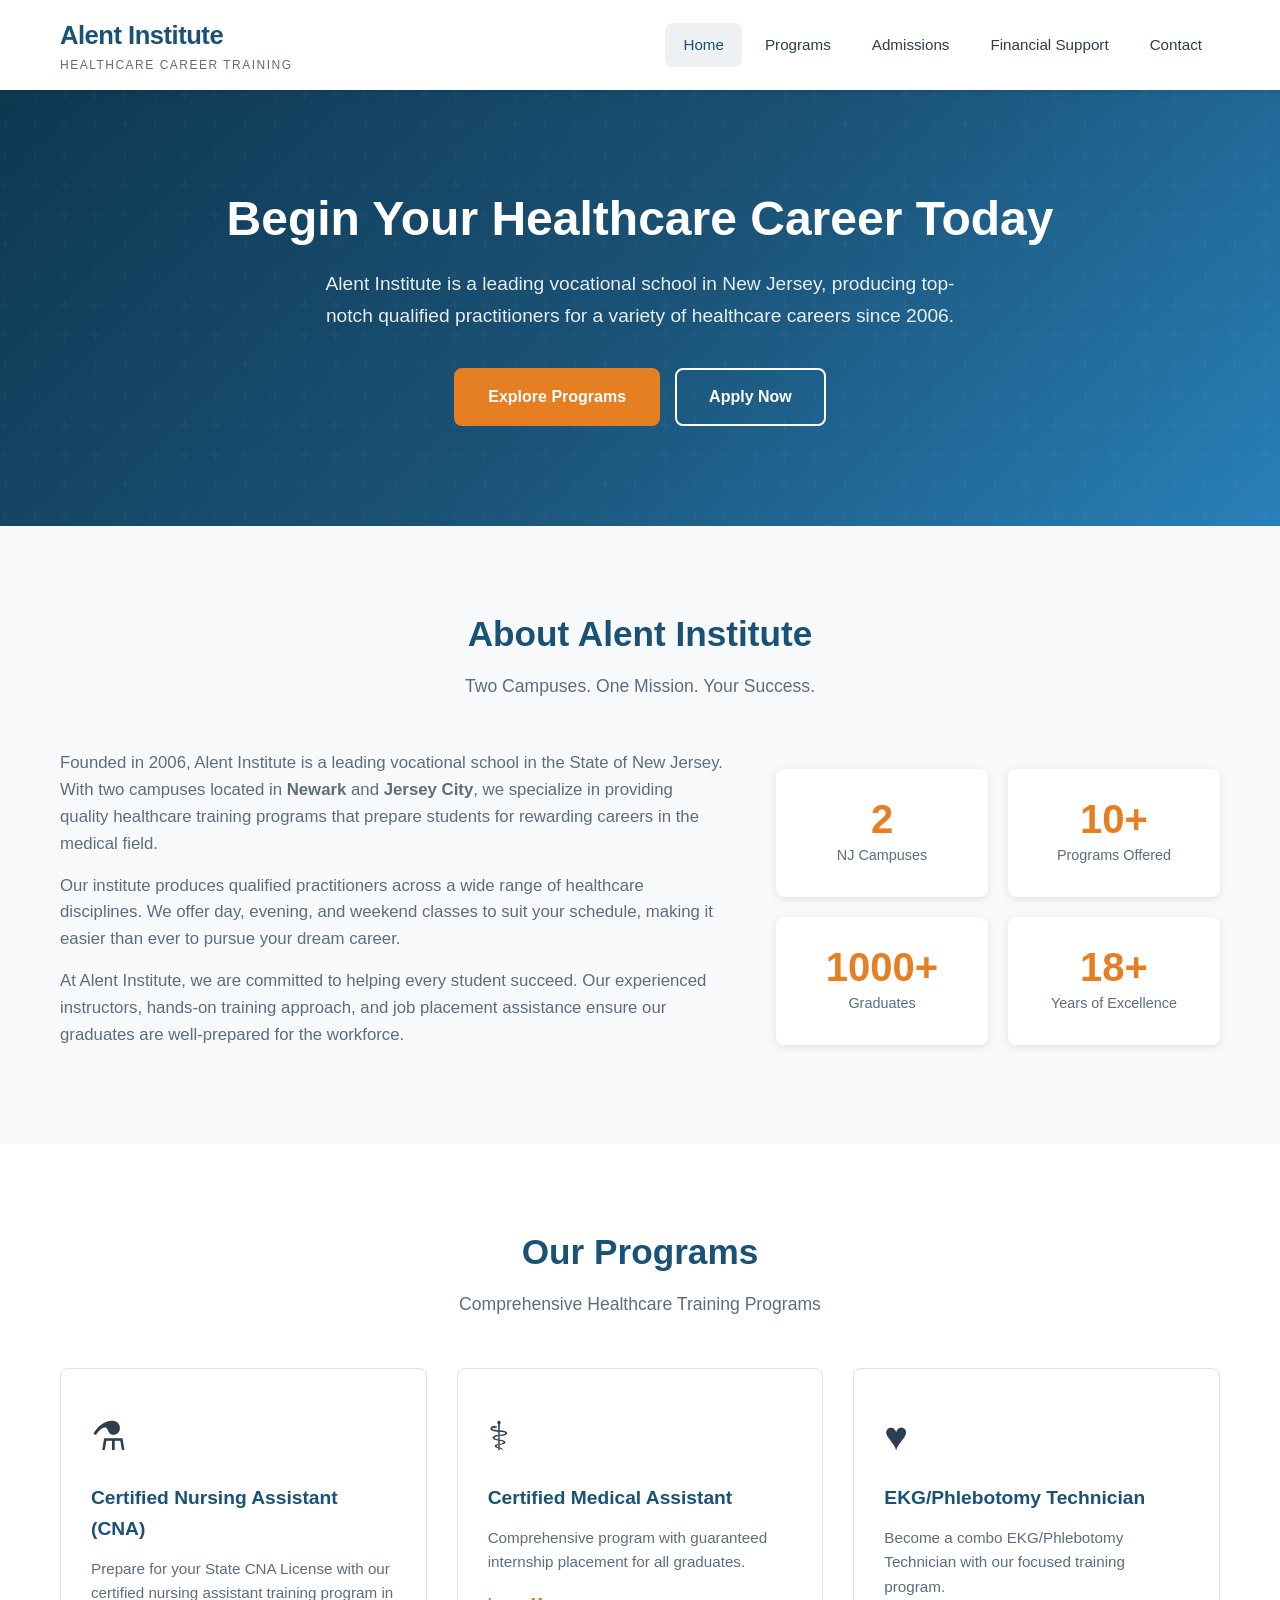
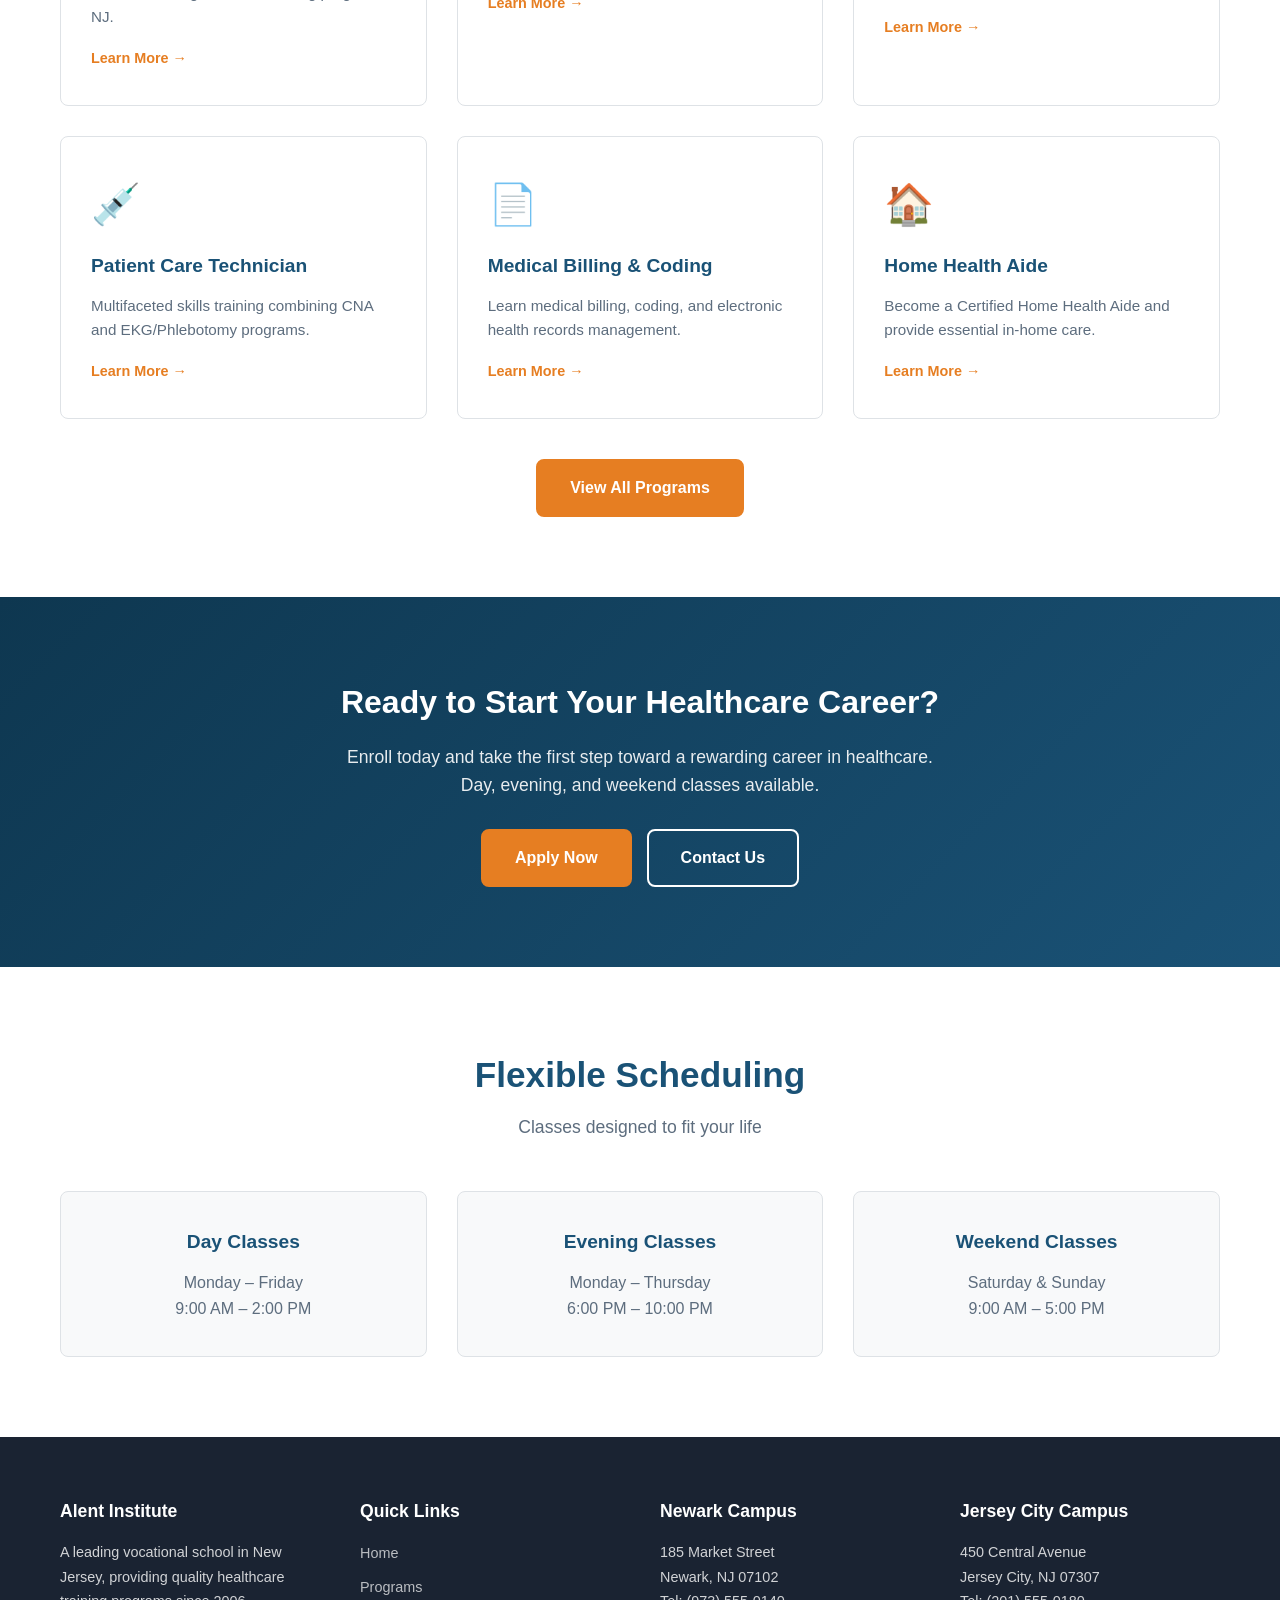
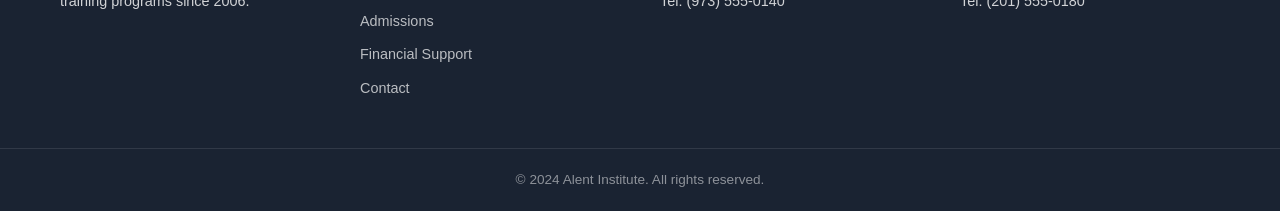
==== index.html @ 5f3da0de "Create Alent Institute healthcare training website Build a complete multi-page static website for Al" ====
<!DOCTYPE html>
<html lang="en">
<head>
    <meta charset="UTF-8">
    <meta name="viewport" content="width=device-width, initial-scale=1.0">
    <title>Medical Training School | Alent Institute in New Jersey, USA</title>
    <meta name="description" content="Alent Institute offers certified healthcare training programs in New Jersey. CNA, Medical Assistant, EKG/Phlebotomy, and more. Two campuses in Newark and Jersey City.">
    <link rel="stylesheet" href="styles.css">
</head>
<body>
    <header class="site-header">
        <div class="container header-inner">
            <a href="index.html" class="logo">
                <span class="logo-main">Alent Institute</span>
                <span class="logo-tagline">Healthcare Career Training</span>
            </a>
            <button class="mobile-menu-toggle" aria-label="Toggle menu">&#9776;</button>
            <nav class="main-nav">
                <ul>
                    <li><a href="index.html" class="active">Home</a></li>
                    <li><a href="programs.html">Programs</a></li>
                    <li><a href="admissions.html">Admissions</a></li>
                    <li><a href="financial-aid.html">Financial Support</a></li>
                    <li><a href="contact.html">Contact</a></li>
                </ul>
            </nav>
        </div>
    </header>

    <section class="hero">
        <div class="hero-overlay"></div>
        <div class="container hero-content">
            <h1>Begin Your Healthcare Career Today</h1>
            <p>Alent Institute is a leading vocational school in New Jersey, producing top-notch qualified practitioners for a variety of healthcare careers since 2006.</p>
            <div class="hero-buttons">
                <a href="programs.html" class="btn btn-primary">Explore Programs</a>
                <a href="admissions.html" class="btn btn-secondary">Apply Now</a>
            </div>
        </div>
    </section>

    <section class="section about-section">
        <div class="container">
            <div class="section-header">
                <h2>About Alent Institute</h2>
                <p class="section-subtitle">Two Campuses. One Mission. Your Success.</p>
            </div>
            <div class="about-grid">
                <div class="about-text">
                    <p>Founded in 2006, Alent Institute is a leading vocational school in the State of New Jersey. With two campuses located in <strong>Newark</strong> and <strong>Jersey City</strong>, we specialize in providing quality healthcare training programs that prepare students for rewarding careers in the medical field.</p>
                    <p>Our institute produces qualified practitioners across a wide range of healthcare disciplines. We offer day, evening, and weekend classes to suit your schedule, making it easier than ever to pursue your dream career.</p>
                    <p>At Alent Institute, we are committed to helping every student succeed. Our experienced instructors, hands-on training approach, and job placement assistance ensure our graduates are well-prepared for the workforce.</p>
                </div>
                <div class="about-highlights">
                    <div class="highlight-card">
                        <div class="highlight-number">2</div>
                        <div class="highlight-label">NJ Campuses</div>
                    </div>
                    <div class="highlight-card">
                        <div class="highlight-number">10+</div>
                        <div class="highlight-label">Programs Offered</div>
                    </div>
                    <div class="highlight-card">
                        <div class="highlight-number">1000+</div>
                        <div class="highlight-label">Graduates</div>
                    </div>
                    <div class="highlight-card">
                        <div class="highlight-number">18+</div>
                        <div class="highlight-label">Years of Excellence</div>
                    </div>
                </div>
            </div>
        </div>
    </section>

    <section class="section programs-section">
        <div class="container">
            <div class="section-header">
                <h2>Our Programs</h2>
                <p class="section-subtitle">Comprehensive Healthcare Training Programs</p>
            </div>
            <div class="programs-grid">
                <div class="program-card">
                    <div class="program-icon">&#9879;</div>
                    <h3>Certified Nursing Assistant (CNA)</h3>
                    <p>Prepare for your State CNA License with our certified nursing assistant training program in NJ.</p>
                    <a href="programs.html#cna" class="card-link">Learn More &rarr;</a>
                </div>
                <div class="program-card">
                    <div class="program-icon">&#9877;</div>
                    <h3>Certified Medical Assistant</h3>
                    <p>Comprehensive program with guaranteed internship placement for all graduates.</p>
                    <a href="programs.html#medical-assistant" class="card-link">Learn More &rarr;</a>
                </div>
                <div class="program-card">
                    <div class="program-icon">&#9829;</div>
                    <h3>EKG/Phlebotomy Technician</h3>
                    <p>Become a combo EKG/Phlebotomy Technician with our focused training program.</p>
                    <a href="programs.html#ekg-phlebotomy" class="card-link">Learn More &rarr;</a>
                </div>
                <div class="program-card">
                    <div class="program-icon">&#128137;</div>
                    <h3>Patient Care Technician</h3>
                    <p>Multifaceted skills training combining CNA and EKG/Phlebotomy programs.</p>
                    <a href="programs.html#patient-care" class="card-link">Learn More &rarr;</a>
                </div>
                <div class="program-card">
                    <div class="program-icon">&#128196;</div>
                    <h3>Medical Billing &amp; Coding</h3>
                    <p>Learn medical billing, coding, and electronic health records management.</p>
                    <a href="programs.html#billing-coding" class="card-link">Learn More &rarr;</a>
                </div>
                <div class="program-card">
                    <div class="program-icon">&#127968;</div>
                    <h3>Home Health Aide</h3>
                    <p>Become a Certified Home Health Aide and provide essential in-home care.</p>
                    <a href="programs.html#home-health" class="card-link">Learn More &rarr;</a>
                </div>
            </div>
            <div class="programs-cta">
                <a href="programs.html" class="btn btn-primary">View All Programs</a>
            </div>
        </div>
    </section>

    <section class="section cta-section">
        <div class="container cta-content">
            <h2>Ready to Start Your Healthcare Career?</h2>
            <p>Enroll today and take the first step toward a rewarding career in healthcare. Day, evening, and weekend classes available.</p>
            <div class="hero-buttons">
                <a href="admissions.html" class="btn btn-primary">Apply Now</a>
                <a href="contact.html" class="btn btn-secondary">Contact Us</a>
            </div>
        </div>
    </section>

    <section class="section schedule-section">
        <div class="container">
            <div class="section-header">
                <h2>Flexible Scheduling</h2>
                <p class="section-subtitle">Classes designed to fit your life</p>
            </div>
            <div class="schedule-grid">
                <div class="schedule-card">
                    <h3>Day Classes</h3>
                    <p>Monday &ndash; Friday<br>9:00 AM &ndash; 2:00 PM</p>
                </div>
                <div class="schedule-card">
                    <h3>Evening Classes</h3>
                    <p>Monday &ndash; Thursday<br>6:00 PM &ndash; 10:00 PM</p>
                </div>
                <div class="schedule-card">
                    <h3>Weekend Classes</h3>
                    <p>Saturday &amp; Sunday<br>9:00 AM &ndash; 5:00 PM</p>
                </div>
            </div>
        </div>
    </section>

    <footer class="site-footer">
        <div class="container footer-inner">
            <div class="footer-col">
                <h4>Alent Institute</h4>
                <p>A leading vocational school in New Jersey, providing quality healthcare training programs since 2006.</p>
            </div>
            <div class="footer-col">
                <h4>Quick Links</h4>
                <ul>
                    <li><a href="index.html">Home</a></li>
                    <li><a href="programs.html">Programs</a></li>
                    <li><a href="admissions.html">Admissions</a></li>
                    <li><a href="financial-aid.html">Financial Support</a></li>
                    <li><a href="contact.html">Contact</a></li>
                </ul>
            </div>
            <div class="footer-col">
                <h4>Newark Campus</h4>
                <p>185 Market Street<br>Newark, NJ 07102<br>Tel: (973) 555-0140</p>
            </div>
            <div class="footer-col">
                <h4>Jersey City Campus</h4>
                <p>450 Central Avenue<br>Jersey City, NJ 07307<br>Tel: (201) 555-0180</p>
            </div>
        </div>
        <div class="footer-bottom">
            <div class="container">
                <p>&copy; 2024 Alent Institute. All rights reserved.</p>
            </div>
        </div>
    </footer>

    <script>
        document.querySelector('.mobile-menu-toggle').addEventListener('click', function() {
            document.querySelector('.main-nav').classList.toggle('open');
        });
    </script>
</body>
</html>
---- styles.css ----
/* === Reset & Base === */
*, *::before, *::after {
    margin: 0;
    padding: 0;
    box-sizing: border-box;
}

:root {
    --primary: #1a5276;
    --primary-dark: #0e3750;
    --primary-light: #2980b9;
    --accent: #e67e22;
    --accent-dark: #d35400;
    --text: #2c3e50;
    --text-light: #5d6d7e;
    --bg: #ffffff;
    --bg-light: #f8f9fa;
    --bg-dark: #1a2332;
    --border: #dee2e6;
    --white: #ffffff;
    --shadow: 0 2px 8px rgba(0,0,0,0.1);
    --shadow-lg: 0 8px 30px rgba(0,0,0,0.12);
    --radius: 8px;
    --transition: 0.3s ease;
}

html {
    scroll-behavior: smooth;
}

body {
    font-family: 'Segoe UI', Tahoma, Geneva, Verdana, sans-serif;
    color: var(--text);
    line-height: 1.6;
    background: var(--bg);
}

a {
    color: var(--primary-light);
    text-decoration: none;
    transition: color var(--transition);
}

a:hover {
    color: var(--accent);
}

img {
    max-width: 100%;
    height: auto;
}

.container {
    max-width: 1200px;
    margin: 0 auto;
    padding: 0 20px;
}

/* === Header === */
.site-header {
    background: var(--white);
    box-shadow: var(--shadow);
    position: sticky;
    top: 0;
    z-index: 1000;
}

.header-inner {
    display: flex;
    align-items: center;
    justify-content: space-between;
    padding: 15px 20px;
}

.logo {
    display: flex;
    flex-direction: column;
    text-decoration: none;
}

.logo-main {
    font-size: 1.6rem;
    font-weight: 700;
    color: var(--primary);
    letter-spacing: -0.5px;
}

.logo-tagline {
    font-size: 0.75rem;
    color: var(--text-light);
    text-transform: uppercase;
    letter-spacing: 1.5px;
}

.main-nav ul {
    display: flex;
    list-style: none;
    gap: 5px;
}

.main-nav a {
    display: block;
    padding: 10px 18px;
    color: var(--text);
    font-weight: 500;
    border-radius: var(--radius);
    transition: all var(--transition);
    font-size: 0.95rem;
}

.main-nav a:hover,
.main-nav a.active {
    color: var(--primary);
    background: rgba(26, 82, 118, 0.08);
}

.mobile-menu-toggle {
    display: none;
    background: none;
    border: none;
    font-size: 1.5rem;
    color: var(--primary);
    cursor: pointer;
    padding: 5px;
}

/* === Hero === */
.hero {
    position: relative;
    background: linear-gradient(135deg, var(--primary-dark) 0%, var(--primary) 50%, var(--primary-light) 100%);
    color: var(--white);
    padding: 100px 0;
    text-align: center;
    overflow: hidden;
}

.hero::before {
    content: '';
    position: absolute;
    top: 0;
    left: 0;
    right: 0;
    bottom: 0;
    background: url("data:image/svg+xml,%3Csvg width='60' height='60' viewBox='0 0 60 60' xmlns='http://www.w3.org/2000/svg'%3E%3Cg fill='none' fill-rule='evenodd'%3E%3Cg fill='%23ffffff' fill-opacity='0.05'%3E%3Cpath d='M36 34v-4h-2v4h-4v2h4v4h2v-4h4v-2h-4zm0-30V0h-2v4h-4v2h4v4h2V6h4V4h-4zM6 34v-4H4v4H0v2h4v4h2v-4h4v-2H6zM6 4V0H4v4H0v2h4v4h2V6h4V4H6z'/%3E%3C/g%3E%3C/g%3E%3C/svg%3E");
    opacity: 0.5;
}

.hero-content {
    position: relative;
    z-index: 1;
}

.hero h1 {
    font-size: 3rem;
    font-weight: 700;
    margin-bottom: 20px;
    line-height: 1.2;
}

.hero p {
    font-size: 1.2rem;
    max-width: 650px;
    margin: 0 auto 35px;
    opacity: 0.9;
    line-height: 1.7;
}

.hero-buttons {
    display: flex;
    gap: 15px;
    justify-content: center;
    flex-wrap: wrap;
}

/* === Buttons === */
.btn {
    display: inline-block;
    padding: 14px 32px;
    border-radius: var(--radius);
    font-weight: 600;
    font-size: 1rem;
    text-decoration: none;
    transition: all var(--transition);
    cursor: pointer;
    border: 2px solid transparent;
}

.btn-primary {
    background: var(--accent);
    color: var(--white);
    border-color: var(--accent);
}

.btn-primary:hover {
    background: var(--accent-dark);
    border-color: var(--accent-dark);
    color: var(--white);
    transform: translateY(-2px);
    box-shadow: 0 4px 15px rgba(230, 126, 34, 0.4);
}

.btn-secondary {
    background: transparent;
    color: var(--white);
    border-color: var(--white);
}

.btn-secondary:hover {
    background: var(--white);
    color: var(--primary);
    transform: translateY(-2px);
}

/* === Sections === */
.section {
    padding: 80px 0;
}

.section-header {
    text-align: center;
    margin-bottom: 50px;
}

.section-header h2 {
    font-size: 2.2rem;
    color: var(--primary);
    margin-bottom: 10px;
}

.section-subtitle {
    font-size: 1.1rem;
    color: var(--text-light);
}

/* === About Section === */
.about-section {
    background: var(--bg-light);
}

.about-grid {
    display: grid;
    grid-template-columns: 1.5fr 1fr;
    gap: 50px;
    align-items: center;
}

.about-text p {
    margin-bottom: 15px;
    color: var(--text-light);
    font-size: 1.05rem;
}

.about-highlights {
    display: grid;
    grid-template-columns: 1fr 1fr;
    gap: 20px;
}

.highlight-card {
    background: var(--white);
    padding: 30px 20px;
    border-radius: var(--radius);
    text-align: center;
    box-shadow: var(--shadow);
    transition: transform var(--transition);
}

.highlight-card:hover {
    transform: translateY(-4px);
}

.highlight-number {
    font-size: 2.5rem;
    font-weight: 700;
    color: var(--accent);
    line-height: 1;
    margin-bottom: 5px;
}

.highlight-label {
    font-size: 0.9rem;
    color: var(--text-light);
    font-weight: 500;
}

/* === Programs Grid === */
.programs-grid {
    display: grid;
    grid-template-columns: repeat(3, 1fr);
    gap: 30px;
}

.program-card {
    background: var(--white);
    border: 1px solid var(--border);
    border-radius: var(--radius);
    padding: 35px 30px;
    transition: all var(--transition);
}

.program-card:hover {
    box-shadow: var(--shadow-lg);
    transform: translateY(-4px);
    border-color: var(--primary-light);
}

.program-icon {
    font-size: 2.5rem;
    margin-bottom: 15px;
}

.program-card h3 {
    font-size: 1.2rem;
    color: var(--primary);
    margin-bottom: 12px;
}

.program-card p {
    color: var(--text-light);
    font-size: 0.95rem;
    margin-bottom: 15px;
}

.card-link {
    font-weight: 600;
    font-size: 0.9rem;
    color: var(--accent);
}

.card-link:hover {
    color: var(--accent-dark);
}

.programs-cta {
    text-align: center;
    margin-top: 40px;
}

/* === CTA Section === */
.cta-section {
    background: linear-gradient(135deg, var(--primary-dark), var(--primary));
    color: var(--white);
    text-align: center;
}

.cta-content h2 {
    font-size: 2rem;
    margin-bottom: 15px;
    color: var(--white);
}

.cta-content p {
    font-size: 1.1rem;
    opacity: 0.9;
    margin-bottom: 30px;
    max-width: 600px;
    margin-left: auto;
    margin-right: auto;
}

/* === Schedule Section === */
.schedule-grid {
    display: grid;
    grid-template-columns: repeat(3, 1fr);
    gap: 30px;
}

.schedule-card {
    background: var(--bg-light);
    border-radius: var(--radius);
    padding: 35px 30px;
    text-align: center;
    border: 1px solid var(--border);
}

.schedule-card h3 {
    font-size: 1.2rem;
    color: var(--primary);
    margin-bottom: 12px;
}

.schedule-card p {
    color: var(--text-light);
    font-size: 1rem;
}

/* === Footer === */
.site-footer {
    background: var(--bg-dark);
    color: rgba(255,255,255,0.8);
    padding: 60px 0 0;
}

.footer-inner {
    display: grid;
    grid-template-columns: repeat(4, 1fr);
    gap: 40px;
}

.footer-col h4 {
    color: var(--white);
    font-size: 1.1rem;
    margin-bottom: 15px;
}

.footer-col p {
    font-size: 0.9rem;
    line-height: 1.7;
}

.footer-col ul {
    list-style: none;
}

.footer-col ul li {
    margin-bottom: 8px;
}

.footer-col ul a {
    color: rgba(255,255,255,0.7);
    font-size: 0.9rem;
    transition: color var(--transition);
}

.footer-col ul a:hover {
    color: var(--accent);
}

.footer-bottom {
    margin-top: 40px;
    padding: 20px 0;
    border-top: 1px solid rgba(255,255,255,0.1);
    text-align: center;
}

.footer-bottom p {
    font-size: 0.85rem;
    color: rgba(255,255,255,0.5);
}

/* === Page Headers (inner pages) === */
.page-header {
    background: linear-gradient(135deg, var(--primary-dark), var(--primary));
    color: var(--white);
    padding: 60px 0;
    text-align: center;
}

.page-header h1 {
    font-size: 2.5rem;
    margin-bottom: 10px;
}

.page-header p {
    font-size: 1.1rem;
    opacity: 0.85;
}

/* === Program Detail Cards === */
.program-detail {
    background: var(--white);
    border: 1px solid var(--border);
    border-radius: var(--radius);
    padding: 40px;
    margin-bottom: 30px;
}

.program-detail h2 {
    color: var(--primary);
    font-size: 1.6rem;
    margin-bottom: 15px;
    padding-bottom: 10px;
    border-bottom: 2px solid var(--accent);
    display: inline-block;
}

.program-detail h3 {
    color: var(--primary-dark);
    font-size: 1.1rem;
    margin-top: 20px;
    margin-bottom: 8px;
}

.program-detail p {
    color: var(--text-light);
    margin-bottom: 12px;
    font-size: 1rem;
}

.program-detail ul {
    list-style: none;
    padding: 0;
}

.program-detail ul li {
    padding: 6px 0 6px 25px;
    position: relative;
    color: var(--text-light);
}

.program-detail ul li::before {
    content: '\2713';
    position: absolute;
    left: 0;
    color: var(--accent);
    font-weight: 700;
}

.program-meta {
    display: flex;
    gap: 30px;
    margin-top: 20px;
    flex-wrap: wrap;
}

.program-meta-item {
    background: var(--bg-light);
    padding: 12px 20px;
    border-radius: var(--radius);
    font-size: 0.9rem;
}

.program-meta-item strong {
    color: var(--primary);
}

/* === Admissions === */
.requirements-list {
    list-style: none;
    padding: 0;
}

.requirements-list li {
    padding: 15px 20px 15px 50px;
    position: relative;
    background: var(--bg-light);
    margin-bottom: 10px;
    border-radius: var(--radius);
    font-size: 1rem;
    color: var(--text-light);
}

.requirements-list li::before {
    content: attr(data-step);
    position: absolute;
    left: 15px;
    top: 50%;
    transform: translateY(-50%);
    width: 28px;
    height: 28px;
    background: var(--primary);
    color: var(--white);
    border-radius: 50%;
    display: flex;
    align-items: center;
    justify-content: center;
    font-size: 0.8rem;
    font-weight: 700;
}

.steps-grid {
    display: grid;
    grid-template-columns: repeat(auto-fit, minmax(250px, 1fr));
    gap: 25px;
    margin-top: 30px;
}

.step-card {
    background: var(--white);
    border: 1px solid var(--border);
    border-radius: var(--radius);
    padding: 30px;
    text-align: center;
}

.step-number {
    display: inline-flex;
    align-items: center;
    justify-content: center;
    width: 50px;
    height: 50px;
    background: var(--primary);
    color: var(--white);
    border-radius: 50%;
    font-size: 1.3rem;
    font-weight: 700;
    margin-bottom: 15px;
}

.step-card h3 {
    color: var(--primary);
    margin-bottom: 10px;
}

.step-card p {
    color: var(--text-light);
    font-size: 0.95rem;
}

/* === Financial Aid === */
.sponsors-grid {
    display: grid;
    grid-template-columns: repeat(auto-fit, minmax(280px, 1fr));
    gap: 25px;
}

.sponsor-card {
    background: var(--white);
    border: 1px solid var(--border);
    border-radius: var(--radius);
    padding: 30px;
    transition: all var(--transition);
}

.sponsor-card:hover {
    box-shadow: var(--shadow);
    border-color: var(--primary-light);
}

.sponsor-card h3 {
    color: var(--primary);
    font-size: 1.1rem;
    margin-bottom: 10px;
}

.sponsor-card p {
    color: var(--text-light);
    font-size: 0.95rem;
}

/* === Contact Page === */
.contact-grid {
    display: grid;
    grid-template-columns: 1fr 1fr;
    gap: 50px;
}

.contact-form {
    background: var(--white);
    border: 1px solid var(--border);
    border-radius: var(--radius);
    padding: 40px;
}

.form-group {
    margin-bottom: 20px;
}

.form-group label {
    display: block;
    margin-bottom: 6px;
    font-weight: 600;
    color: var(--text);
    font-size: 0.95rem;
}

.form-group input,
.form-group select,
.form-group textarea {
    width: 100%;
    padding: 12px 16px;
    border: 1px solid var(--border);
    border-radius: var(--radius);
    font-size: 1rem;
    font-family: inherit;
    color: var(--text);
    transition: border-color var(--transition);
}

.form-group input:focus,
.form-group select:focus,
.form-group textarea:focus {
    outline: none;
    border-color: var(--primary-light);
    box-shadow: 0 0 0 3px rgba(41, 128, 185, 0.1);
}

.form-group textarea {
    height: 120px;
    resize: vertical;
}

.contact-info-section {
    display: flex;
    flex-direction: column;
    gap: 25px;
}

.campus-card {
    background: var(--bg-light);
    border-radius: var(--radius);
    padding: 30px;
    border: 1px solid var(--border);
}

.campus-card h3 {
    color: var(--primary);
    font-size: 1.2rem;
    margin-bottom: 15px;
}

.campus-card p {
    color: var(--text-light);
    margin-bottom: 8px;
    font-size: 0.95rem;
}

.campus-card strong {
    color: var(--text);
}

.info-note {
    background: rgba(230, 126, 34, 0.08);
    border-left: 4px solid var(--accent);
    padding: 20px;
    border-radius: 0 var(--radius) var(--radius) 0;
    margin-top: 20px;
}

.info-note p {
    color: var(--text-light);
    font-size: 0.95rem;
}

/* === Responsive === */
@media (max-width: 992px) {
    .about-grid {
        grid-template-columns: 1fr;
    }

    .programs-grid {
        grid-template-columns: repeat(2, 1fr);
    }

    .schedule-grid {
        grid-template-columns: repeat(2, 1fr);
    }

    .footer-inner {
        grid-template-columns: repeat(2, 1fr);
    }

    .contact-grid {
        grid-template-columns: 1fr;
    }
}

@media (max-width: 768px) {
    .mobile-menu-toggle {
        display: block;
    }

    .main-nav {
        display: none;
        position: absolute;
        top: 100%;
        left: 0;
        right: 0;
        background: var(--white);
        box-shadow: var(--shadow-lg);
        padding: 20px;
    }

    .main-nav.open {
        display: block;
    }

    .main-nav ul {
        flex-direction: column;
        gap: 0;
    }

    .main-nav a {
        padding: 12px 15px;
    }

    .hero {
        padding: 60px 0;
    }

    .hero h1 {
        font-size: 2rem;
    }

    .hero p {
        font-size: 1rem;
    }

    .section {
        padding: 50px 0;
    }

    .section-header h2 {
        font-size: 1.8rem;
    }

    .programs-grid {
        grid-template-columns: 1fr;
    }

    .schedule-grid {
        grid-template-columns: 1fr;
    }

    .footer-inner {
        grid-template-columns: 1fr;
        gap: 30px;
    }

    .about-highlights {
        grid-template-columns: repeat(2, 1fr);
    }

    .page-header h1 {
        font-size: 1.8rem;
    }

    .program-detail {
        padding: 25px;
    }

    .program-meta {
        flex-direction: column;
        gap: 10px;
    }
}

@media (max-width: 480px) {
    .about-highlights {
        grid-template-columns: 1fr;
    }

    .hero-buttons {
        flex-direction: column;
        align-items: center;
    }

    .btn {
        width: 100%;
        max-width: 280px;
        text-align: center;
    }
}
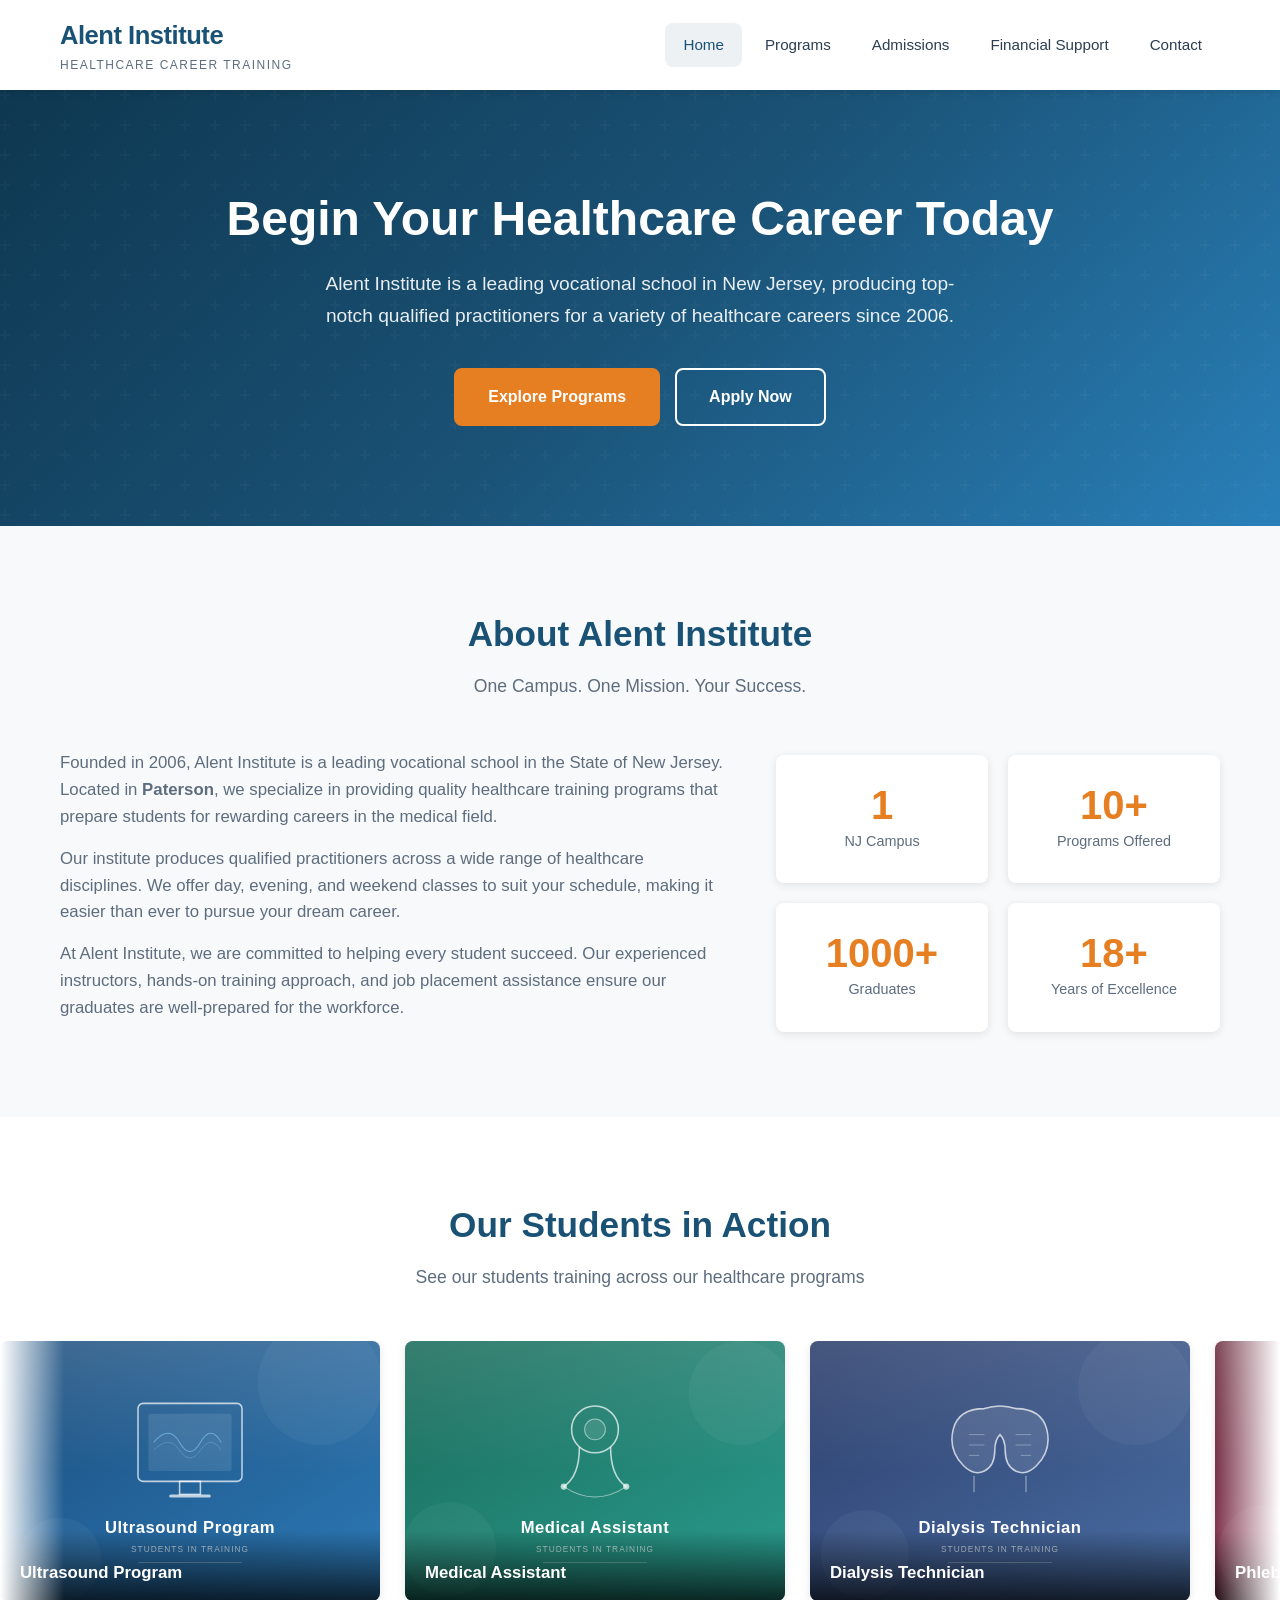
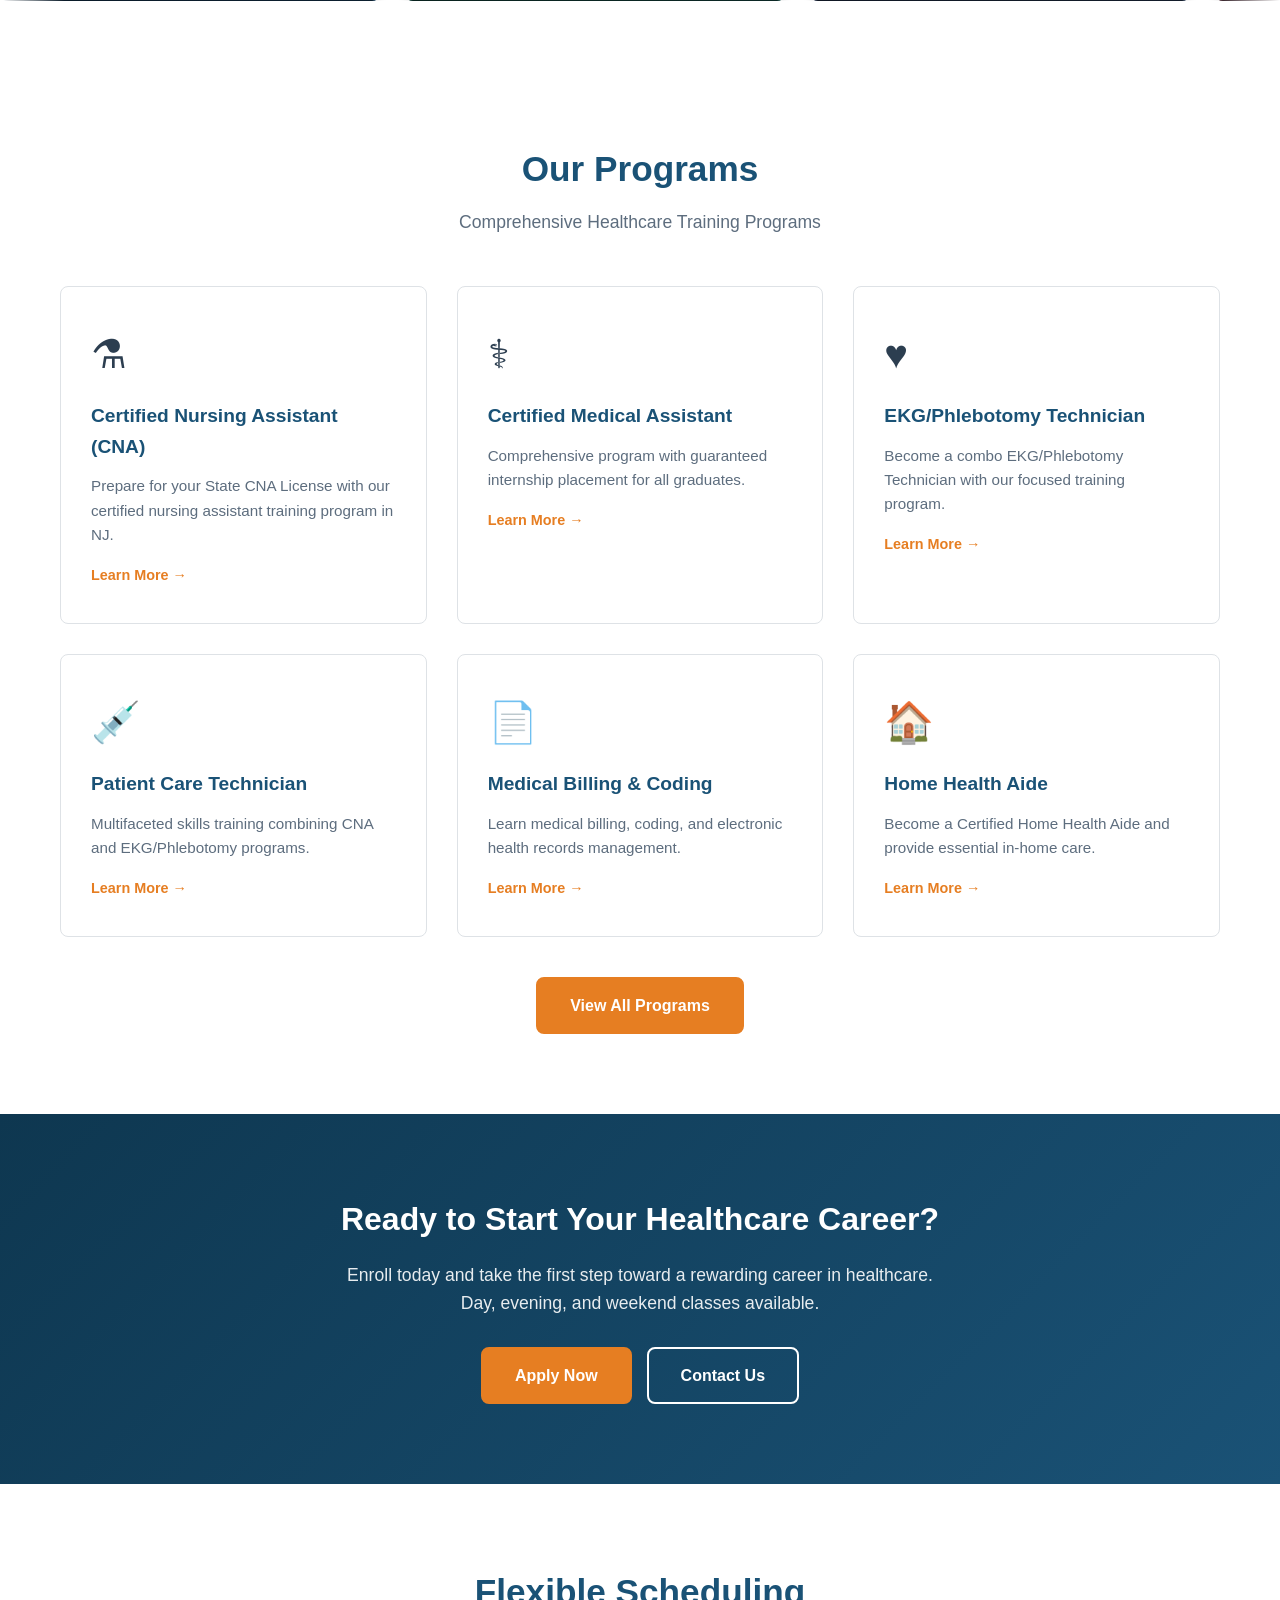
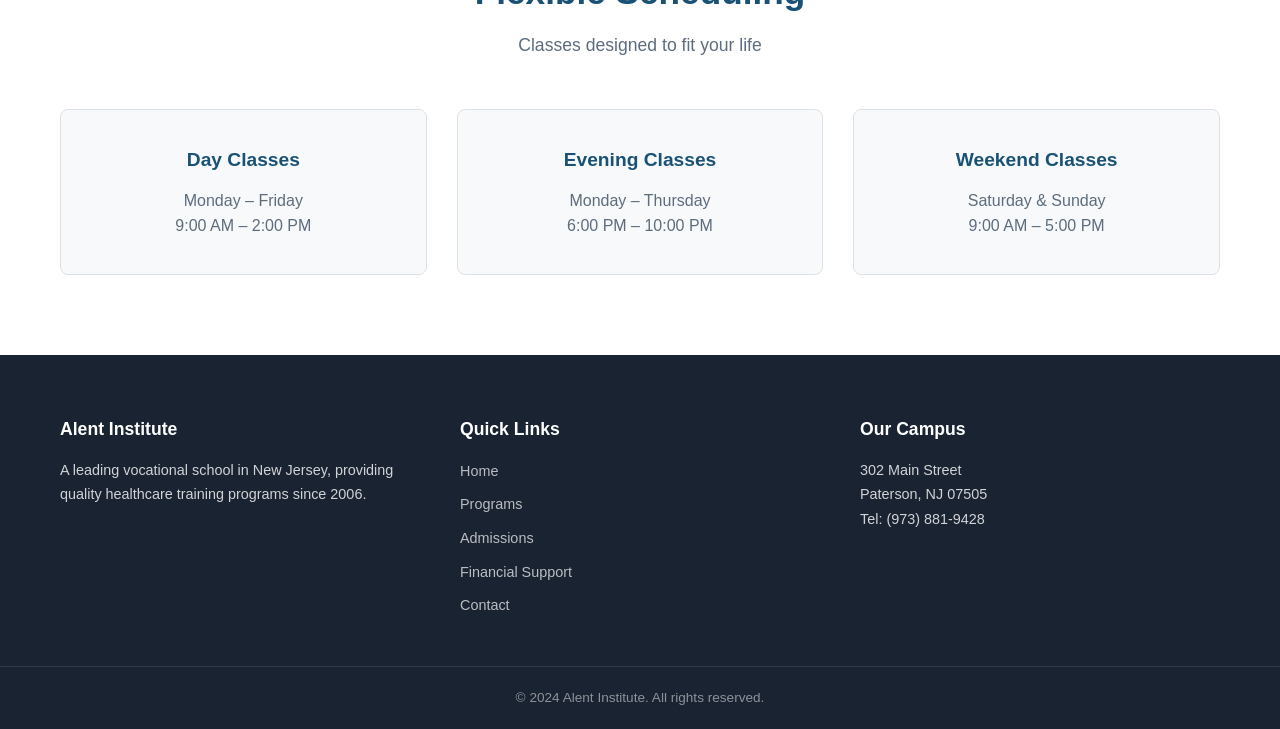
==== commit 4d264aa3: "Update to single Paterson campus and add scrolling student photo carousel - Change from two campuses" ====
--- a/index.html
+++ b/index.html
@@ -4,7 +4,7 @@
     <meta charset="UTF-8">
     <meta name="viewport" content="width=device-width, initial-scale=1.0">
     <title>Medical Training School | Alent Institute in New Jersey, USA</title>
-    <meta name="description" content="Alent Institute offers certified healthcare training programs in New Jersey. CNA, Medical Assistant, EKG/Phlebotomy, and more. Two campuses in Newark and Jersey City.">
+    <meta name="description" content="Alent Institute offers certified healthcare training programs in Paterson, New Jersey. CNA, Medical Assistant, EKG/Phlebotomy, Ultrasound, Pharmacy Tech, and more.">
     <link rel="stylesheet" href="styles.css">
 </head>
 <body>
@@ -43,18 +43,18 @@
         <div class="container">
             <div class="section-header">
                 <h2>About Alent Institute</h2>
-                <p class="section-subtitle">Two Campuses. One Mission. Your Success.</p>
+                <p class="section-subtitle">One Campus. One Mission. Your Success.</p>
             </div>
             <div class="about-grid">
                 <div class="about-text">
-                    <p>Founded in 2006, Alent Institute is a leading vocational school in the State of New Jersey. With two campuses located in <strong>Newark</strong> and <strong>Jersey City</strong>, we specialize in providing quality healthcare training programs that prepare students for rewarding careers in the medical field.</p>
+                    <p>Founded in 2006, Alent Institute is a leading vocational school in the State of New Jersey. Located in <strong>Paterson</strong>, we specialize in providing quality healthcare training programs that prepare students for rewarding careers in the medical field.</p>
                     <p>Our institute produces qualified practitioners across a wide range of healthcare disciplines. We offer day, evening, and weekend classes to suit your schedule, making it easier than ever to pursue your dream career.</p>
                     <p>At Alent Institute, we are committed to helping every student succeed. Our experienced instructors, hands-on training approach, and job placement assistance ensure our graduates are well-prepared for the workforce.</p>
                 </div>
                 <div class="about-highlights">
                     <div class="highlight-card">
-                        <div class="highlight-number">2</div>
-                        <div class="highlight-label">NJ Campuses</div>
+                        <div class="highlight-number">1</div>
+                        <div class="highlight-label">NJ Campus</div>
                     </div>
                     <div class="highlight-card">
                         <div class="highlight-number">10+</div>
@@ -68,6 +68,68 @@
                         <div class="highlight-number">18+</div>
                         <div class="highlight-label">Years of Excellence</div>
                     </div>
+                </div>
+            </div>
+        </div>
+    </section>
+
+    <section class="section photo-carousel-section">
+        <div class="container">
+            <div class="section-header">
+                <h2>Our Students in Action</h2>
+                <p class="section-subtitle">See our students training across our healthcare programs</p>
+            </div>
+        </div>
+        <div class="carousel-wrapper">
+            <div class="carousel-track">
+                <div class="carousel-slide">
+                    <img src="images/ultrasound-program.svg" alt="Students in Ultrasound Program at Alent Institute">
+                    <div class="carousel-caption">Ultrasound Program</div>
+                </div>
+                <div class="carousel-slide">
+                    <img src="images/medical-assistant.svg" alt="Students in Medical Assistant Program at Alent Institute">
+                    <div class="carousel-caption">Medical Assistant</div>
+                </div>
+                <div class="carousel-slide">
+                    <img src="images/dialysis-tech.svg" alt="Students in Dialysis Technician Program at Alent Institute">
+                    <div class="carousel-caption">Dialysis Technician</div>
+                </div>
+                <div class="carousel-slide">
+                    <img src="images/phlebotomy-tech.svg" alt="Students in Phlebotomy Technician Program at Alent Institute">
+                    <div class="carousel-caption">Phlebotomy Technician</div>
+                </div>
+                <div class="carousel-slide">
+                    <img src="images/ekg-tech.svg" alt="Students in EKG Technician Program at Alent Institute">
+                    <div class="carousel-caption">EKG Technician</div>
+                </div>
+                <div class="carousel-slide">
+                    <img src="images/medical-billing.svg" alt="Students in Medical Billing and Coding Program at Alent Institute">
+                    <div class="carousel-caption">Medical Billing &amp; Coding</div>
+                </div>
+                <div class="carousel-slide">
+                    <img src="images/cna-program.svg" alt="Students in CNA Program at Alent Institute">
+                    <div class="carousel-caption">CNA Program</div>
+                </div>
+                <div class="carousel-slide">
+                    <img src="images/pharmacy-tech.svg" alt="Students in Pharmacy Technician Program at Alent Institute">
+                    <div class="carousel-caption">Pharmacy Technician</div>
+                </div>
+                <!-- Duplicate slides for seamless infinite scroll -->
+                <div class="carousel-slide">
+                    <img src="images/ultrasound-program.svg" alt="Students in Ultrasound Program at Alent Institute">
+                    <div class="carousel-caption">Ultrasound Program</div>
+                </div>
+                <div class="carousel-slide">
+                    <img src="images/medical-assistant.svg" alt="Students in Medical Assistant Program at Alent Institute">
+                    <div class="carousel-caption">Medical Assistant</div>
+                </div>
+                <div class="carousel-slide">
+                    <img src="images/dialysis-tech.svg" alt="Students in Dialysis Technician Program at Alent Institute">
+                    <div class="carousel-caption">Dialysis Technician</div>
+                </div>
+                <div class="carousel-slide">
+                    <img src="images/phlebotomy-tech.svg" alt="Students in Phlebotomy Technician Program at Alent Institute">
+                    <div class="carousel-caption">Phlebotomy Technician</div>
                 </div>
             </div>
         </div>
@@ -174,12 +236,8 @@
                 </ul>
             </div>
             <div class="footer-col">
-                <h4>Newark Campus</h4>
-                <p>185 Market Street<br>Newark, NJ 07102<br>Tel: (973) 555-0140</p>
-            </div>
-            <div class="footer-col">
-                <h4>Jersey City Campus</h4>
-                <p>450 Central Avenue<br>Jersey City, NJ 07307<br>Tel: (201) 555-0180</p>
+                <h4>Our Campus</h4>
+                <p>302 Main Street<br>Paterson, NJ 07505<br>Tel: (973) 881-9428</p>
             </div>
         </div>
         <div class="footer-bottom">
--- a/styles.css
+++ b/styles.css
@@ -283,6 +283,92 @@
     font-weight: 500;
 }
 
+/* === Photo Carousel === */
+.photo-carousel-section {
+    padding-bottom: 60px;
+    overflow: hidden;
+}
+
+.carousel-wrapper {
+    overflow: hidden;
+    width: 100%;
+    position: relative;
+    mask-image: linear-gradient(to right, transparent, black 5%, black 95%, transparent);
+    -webkit-mask-image: linear-gradient(to right, transparent, black 5%, black 95%, transparent);
+}
+
+.carousel-track {
+    display: flex;
+    gap: 25px;
+    animation: scroll-carousel 40s linear infinite;
+    width: max-content;
+}
+
+.carousel-track:hover {
+    animation-play-state: paused;
+}
+
+.carousel-slide {
+    flex-shrink: 0;
+    width: 380px;
+    border-radius: var(--radius);
+    overflow: hidden;
+    box-shadow: var(--shadow);
+    position: relative;
+    transition: transform var(--transition);
+}
+
+.carousel-slide:hover {
+    transform: scale(1.03);
+}
+
+.carousel-slide img {
+    width: 100%;
+    height: 260px;
+    object-fit: cover;
+    display: block;
+}
+
+.carousel-caption {
+    position: absolute;
+    bottom: 0;
+    left: 0;
+    right: 0;
+    background: linear-gradient(transparent, rgba(0,0,0,0.75));
+    color: var(--white);
+    padding: 30px 20px 15px;
+    font-weight: 600;
+    font-size: 1.05rem;
+}
+
+@keyframes scroll-carousel {
+    0% {
+        transform: translateX(0);
+    }
+    100% {
+        transform: translateX(calc(-380px * 8 - 25px * 8));
+    }
+}
+
+@media (max-width: 768px) {
+    .carousel-slide {
+        width: 280px;
+    }
+
+    .carousel-slide img {
+        height: 200px;
+    }
+
+    @keyframes scroll-carousel {
+        0% {
+            transform: translateX(0);
+        }
+        100% {
+            transform: translateX(calc(-280px * 8 - 25px * 8));
+        }
+    }
+}
+
 /* === Programs Grid === */
 .programs-grid {
     display: grid;
@@ -393,7 +479,7 @@
 
 .footer-inner {
     display: grid;
-    grid-template-columns: repeat(4, 1fr);
+    grid-template-columns: repeat(3, 1fr);
     gap: 40px;
 }
 
